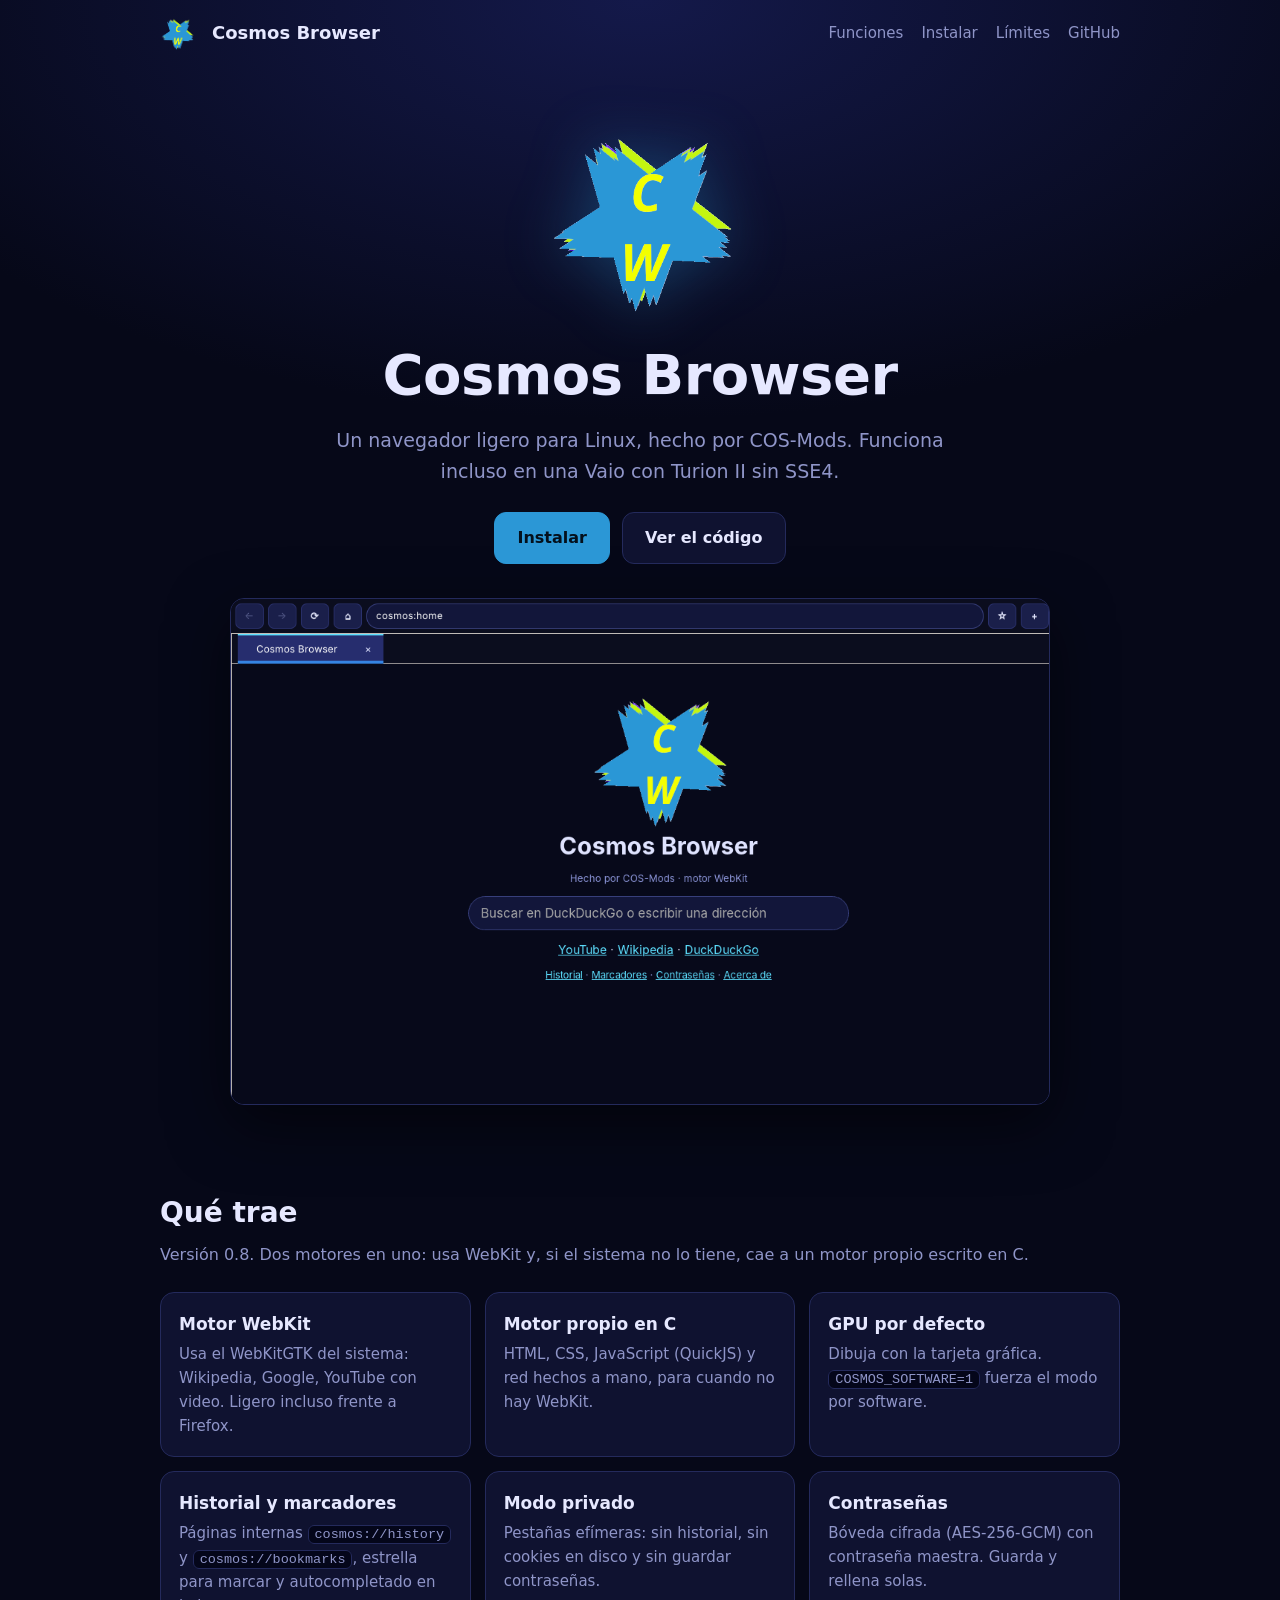
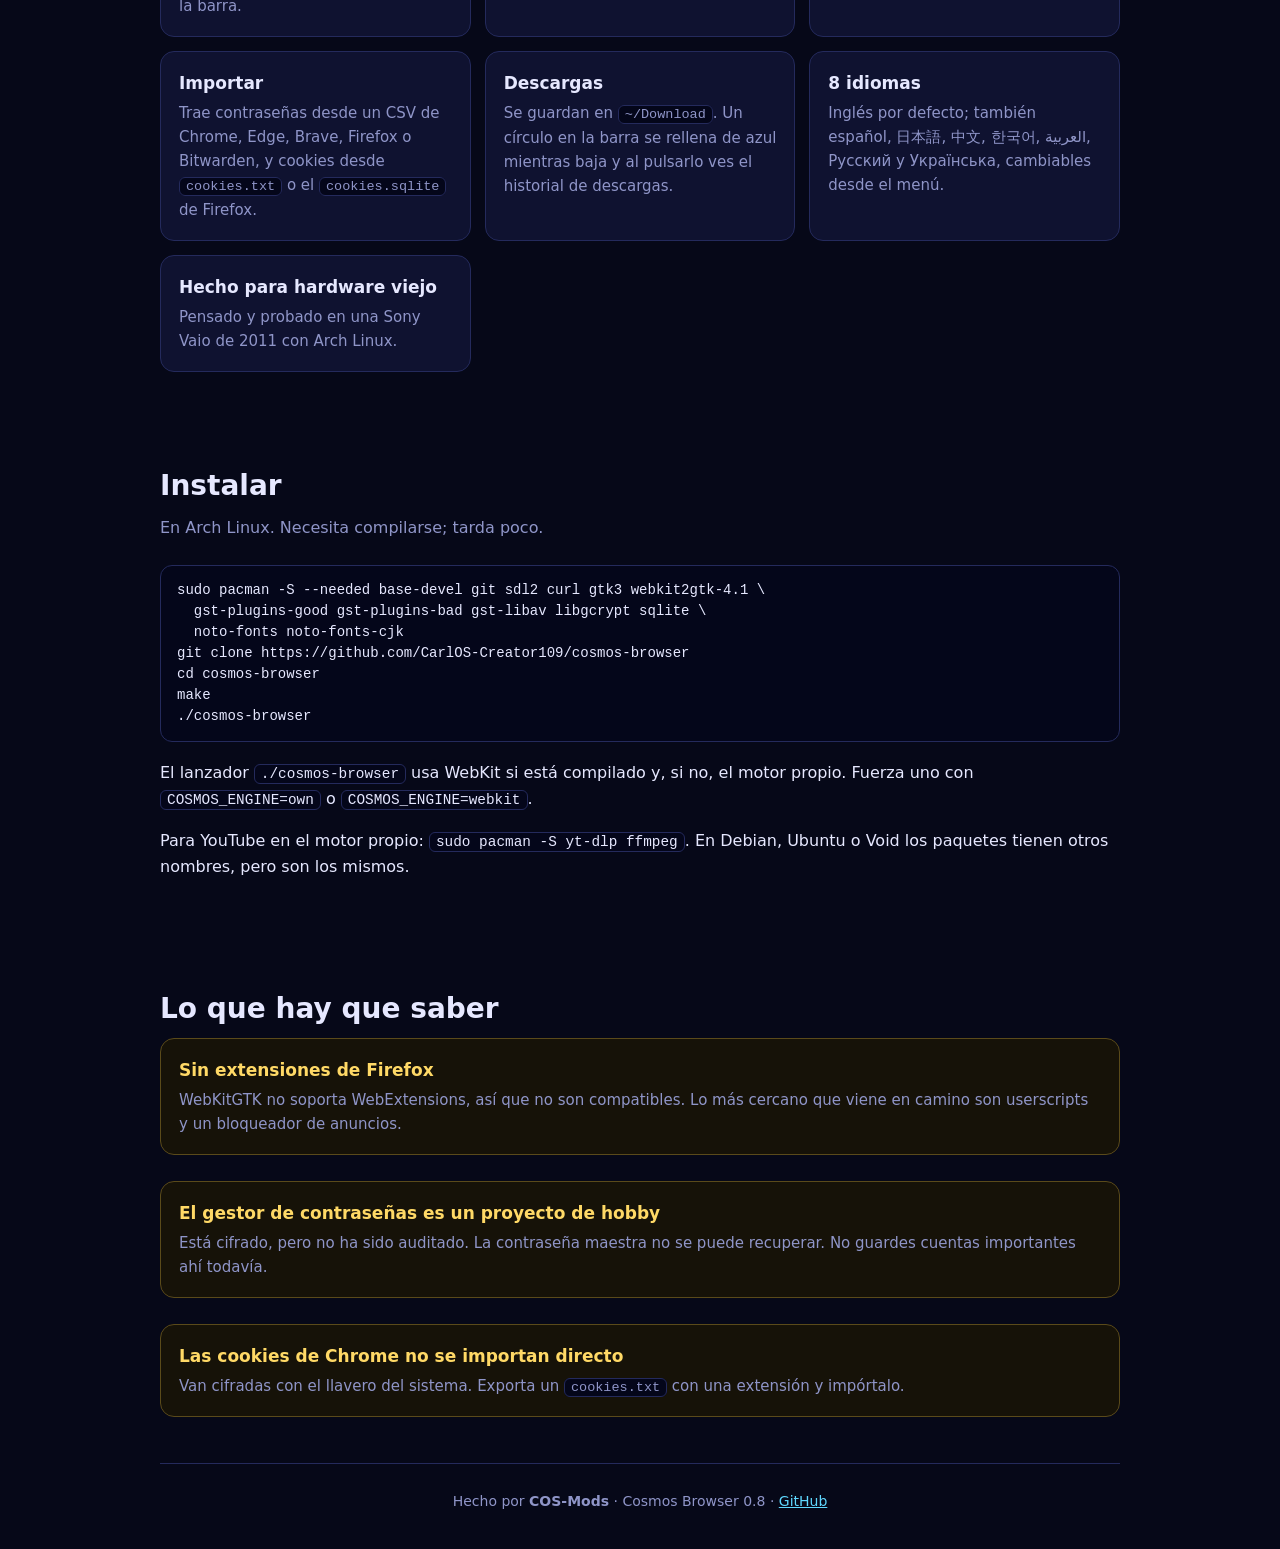
==== site/index.html @ 14d04c5c "Cosmos Browser 0.8" ====
<!doctype html>
<html lang="es"><head><meta charset="utf-8"><meta name="viewport" content="width=device-width,initial-scale=1">
<title>Cosmos Browser</title>
<meta name="description" content="Cosmos Browser: un navegador ligero para Linux hecho por COS-Mods, con WebKit y un motor propio en C para hardware viejo.">
<meta property="og:title" content="Cosmos Browser"><meta property="og:description" content="Navegador ligero para Linux, hecho por COS-Mods.">
<meta property="og:image" content="img/logo.png"><meta name="theme-color" content="#060818">
<link rel="icon" href="img/favicon.png"><link rel="stylesheet" href="style.css"></head>
<body><div class="wrap">
<nav><img src="img/logo.png" alt=""><b>Cosmos Browser</b><a href="#funciones">Funciones</a><a href="#instalar">Instalar</a><a href="#limites">Límites</a><a href="https://github.com/CarlOS-Creator109/cosmos-browser">GitHub</a></nav>

<header class="hero">
<img class="logo" src="img/logo.png" alt="Logo de Cosmos Browser">
<h1>Cosmos Browser</h1>
<p class="tag">Un navegador ligero para Linux, hecho por COS-Mods. Funciona incluso en una Vaio con Turion II sin SSE4.</p>
<div class="btns"><a class="btn main" href="#instalar">Instalar</a><a class="btn" href="https://github.com/CarlOS-Creator109/cosmos-browser">Ver el código</a></div>
<div class="shot"><img src="img/inicio.png" alt="Página de inicio de Cosmos Browser" width="1100" height="680"></div>
</header>

<section id="funciones"><h2>Qué trae</h2><p class="sub">Versión 0.8. Dos motores en uno: usa WebKit y, si el sistema no lo tiene, cae a un motor propio escrito en C.</p>
<div class="grid">
<div class="card"><h3>Motor WebKit</h3><p>Usa el WebKitGTK del sistema: Wikipedia, Google, YouTube con video. Ligero incluso frente a Firefox.</p></div>
<div class="card"><h3>Motor propio en C</h3><p>HTML, CSS, JavaScript (QuickJS) y red hechos a mano, para cuando no hay WebKit.</p></div>
<div class="card"><h3>GPU por defecto</h3><p>Dibuja con la tarjeta gráfica. <code>COSMOS_SOFTWARE=1</code> fuerza el modo por software.</p></div>
<div class="card"><h3>Historial y marcadores</h3><p>Páginas internas <code>cosmos://history</code> y <code>cosmos://bookmarks</code>, estrella para marcar y autocompletado en la barra.</p></div>
<div class="card"><h3>Modo privado</h3><p>Pestañas efímeras: sin historial, sin cookies en disco y sin guardar contraseñas.</p></div>
<div class="card"><h3>Contraseñas</h3><p>Bóveda cifrada (AES-256-GCM) con contraseña maestra. Guarda y rellena solas.</p></div>
<div class="card"><h3>Importar</h3><p>Trae contraseñas desde un CSV de Chrome, Edge, Brave, Firefox o Bitwarden, y cookies desde <code>cookies.txt</code> o el <code>cookies.sqlite</code> de Firefox.</p></div>
<div class="card"><h3>Descargas</h3><p>Se guardan en <code>~/Download</code>. Un círculo en la barra se rellena de azul mientras baja y al pulsarlo ves el historial de descargas.</p></div>
<div class="card"><h3>8 idiomas</h3><p>Inglés por defecto; también español, 日本語, 中文, 한국어, العربية, Русский y Українська, cambiables desde el menú.</p></div>
<div class="card"><h3>Hecho para hardware viejo</h3><p>Pensado y probado en una Sony Vaio de 2011 con Arch Linux.</p></div>
</div></section>

<section id="instalar"><h2>Instalar</h2><p class="sub">En Arch Linux. Necesita compilarse; tarda poco.</p>
<pre><code>sudo pacman -S --needed base-devel git sdl2 curl gtk3 webkit2gtk-4.1 \
  gst-plugins-good gst-plugins-bad gst-libav libgcrypt sqlite \
  noto-fonts noto-fonts-cjk
git clone https://github.com/CarlOS-Creator109/cosmos-browser
cd cosmos-browser
make
./cosmos-browser</code></pre>
<p>El lanzador <code>./cosmos-browser</code> usa WebKit si está compilado y, si no, el motor propio. Fuerza uno con <code>COSMOS_ENGINE=own</code> o <code>COSMOS_ENGINE=webkit</code>.</p>
<p>Para YouTube en el motor propio: <code>sudo pacman -S yt-dlp ffmpeg</code>. En Debian, Ubuntu o Void los paquetes tienen otros nombres, pero son los mismos.</p></section>

<section id="limites"><h2>Lo que hay que saber</h2>
<div class="card honest"><h3>Sin extensiones de Firefox</h3><p>WebKitGTK no soporta WebExtensions, así que no son compatibles. Lo más cercano que viene en camino son userscripts y un bloqueador de anuncios.</p></div>
<br><div class="card honest"><h3>El gestor de contraseñas es un proyecto de hobby</h3><p>Está cifrado, pero no ha sido auditado. La contraseña maestra no se puede recuperar. No guardes cuentas importantes ahí todavía.</p></div>
<br><div class="card honest"><h3>Las cookies de Chrome no se importan directo</h3><p>Van cifradas con el llavero del sistema. Exporta un <code>cookies.txt</code> con una extensión y impórtalo.</p></div>
</section>

<footer>Hecho por <b>COS-Mods</b> · Cosmos Browser 0.8 · <a href="https://github.com/CarlOS-Creator109/cosmos-browser">GitHub</a></footer>
</div></body></html>
---- site/style.css ----
:root{--bg:#060818;--panel:#0f1230;--line:#242a5c;--txt:#e6e8ff;--mut:#8f95c8;--blue:#2b97d6;--lime:#ccff00;--cy:#5fd8ff}
*{box-sizing:border-box}html{scroll-behavior:smooth;background:var(--bg)}
body{margin:0;background:radial-gradient(1200px 600px at 50% 0,#14194a 0,transparent 70%) no-repeat,var(--bg);color:var(--txt);
font:16px/1.6 system-ui,-apple-system,"Segoe UI",Roboto,sans-serif}
a{color:var(--cy)}a:hover{color:var(--lime)}
.wrap{max-width:1000px;margin:0 auto;padding:0 20px}
nav{display:flex;align-items:center;gap:18px;padding:16px 0}
nav img{width:34px;height:34px}nav b{font-size:18px;margin-right:auto}
nav a{text-decoration:none;color:var(--mut);font-size:15px}nav a:hover{color:var(--txt)}
.hero{text-align:center;padding:56px 0 40px}
.hero img.logo{width:190px;height:190px;filter:drop-shadow(0 0 30px #2b97d655)}
h1{font-size:clamp(34px,6vw,56px);margin:10px 0 6px;letter-spacing:-.5px}
.tag{color:var(--mut);font-size:19px;max-width:620px;margin:0 auto 26px}
.btns{display:flex;gap:12px;justify-content:center;flex-wrap:wrap}
.btn{display:inline-block;padding:12px 22px;border-radius:12px;text-decoration:none;font-weight:600;border:1px solid var(--line);background:var(--panel);color:var(--txt)}
.btn.main{background:var(--blue);border-color:var(--blue);color:#04101c}.btn.main:hover{background:var(--lime);border-color:var(--lime);color:#04101c}
.shot{margin:34px auto 0;max-width:820px;border:1px solid var(--line);border-radius:14px;overflow:hidden;box-shadow:0 20px 60px #0008}
.shot img{display:block;width:100%;height:auto}
section{padding:46px 0}h2{font-size:28px;margin:0 0 6px}.sub{color:var(--mut);margin:0 0 24px}
.grid{display:grid;grid-template-columns:repeat(auto-fit,minmax(250px,1fr));gap:14px}
.card{background:var(--panel);border:1px solid var(--line);border-radius:14px;padding:18px}
.card h3{margin:0 0 4px;font-size:17px}.card p{margin:0;color:var(--mut);font-size:15px}
pre{background:#04061a;border:1px solid var(--line);border-radius:12px;padding:14px 16px;overflow:auto;font-size:14px;line-height:1.5;margin:8px 0 18px}
code{font-family:ui-monospace,Menlo,Consolas,monospace}p code{background:#04061a;border:1px solid var(--line);border-radius:6px;padding:1px 6px;font-size:.9em}
.honest{border-color:#5a4a1a;background:#161208}.honest h3{color:#ffd966}
ul.l{padding-left:20px;color:var(--mut)}ul.l b{color:var(--txt)}
footer{border-top:1px solid var(--line);padding:26px 0 40px;color:var(--mut);font-size:14px;text-align:center}
@media(max-width:600px){nav{flex-wrap:wrap;gap:8px 14px}nav b{flex:1}nav a{font-size:14px}.hero{padding-top:30px}pre{font-size:12.5px}}
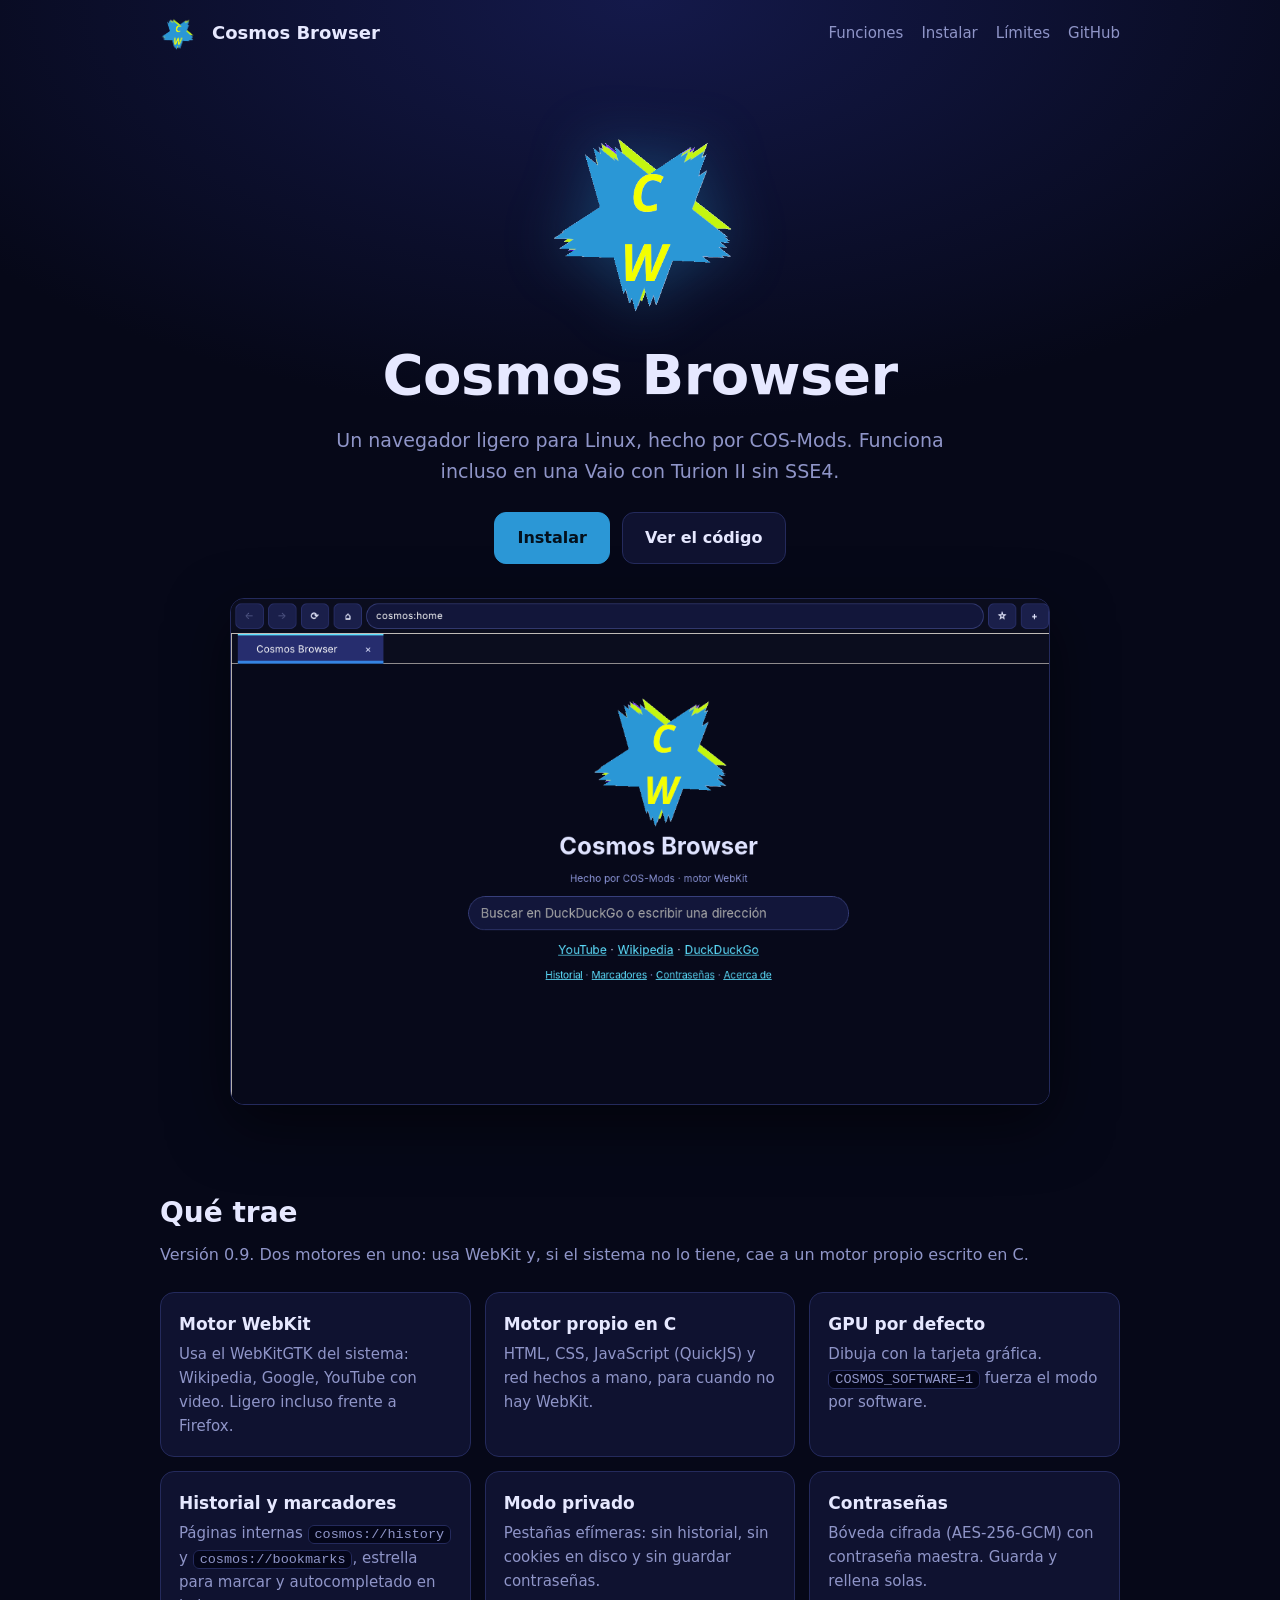
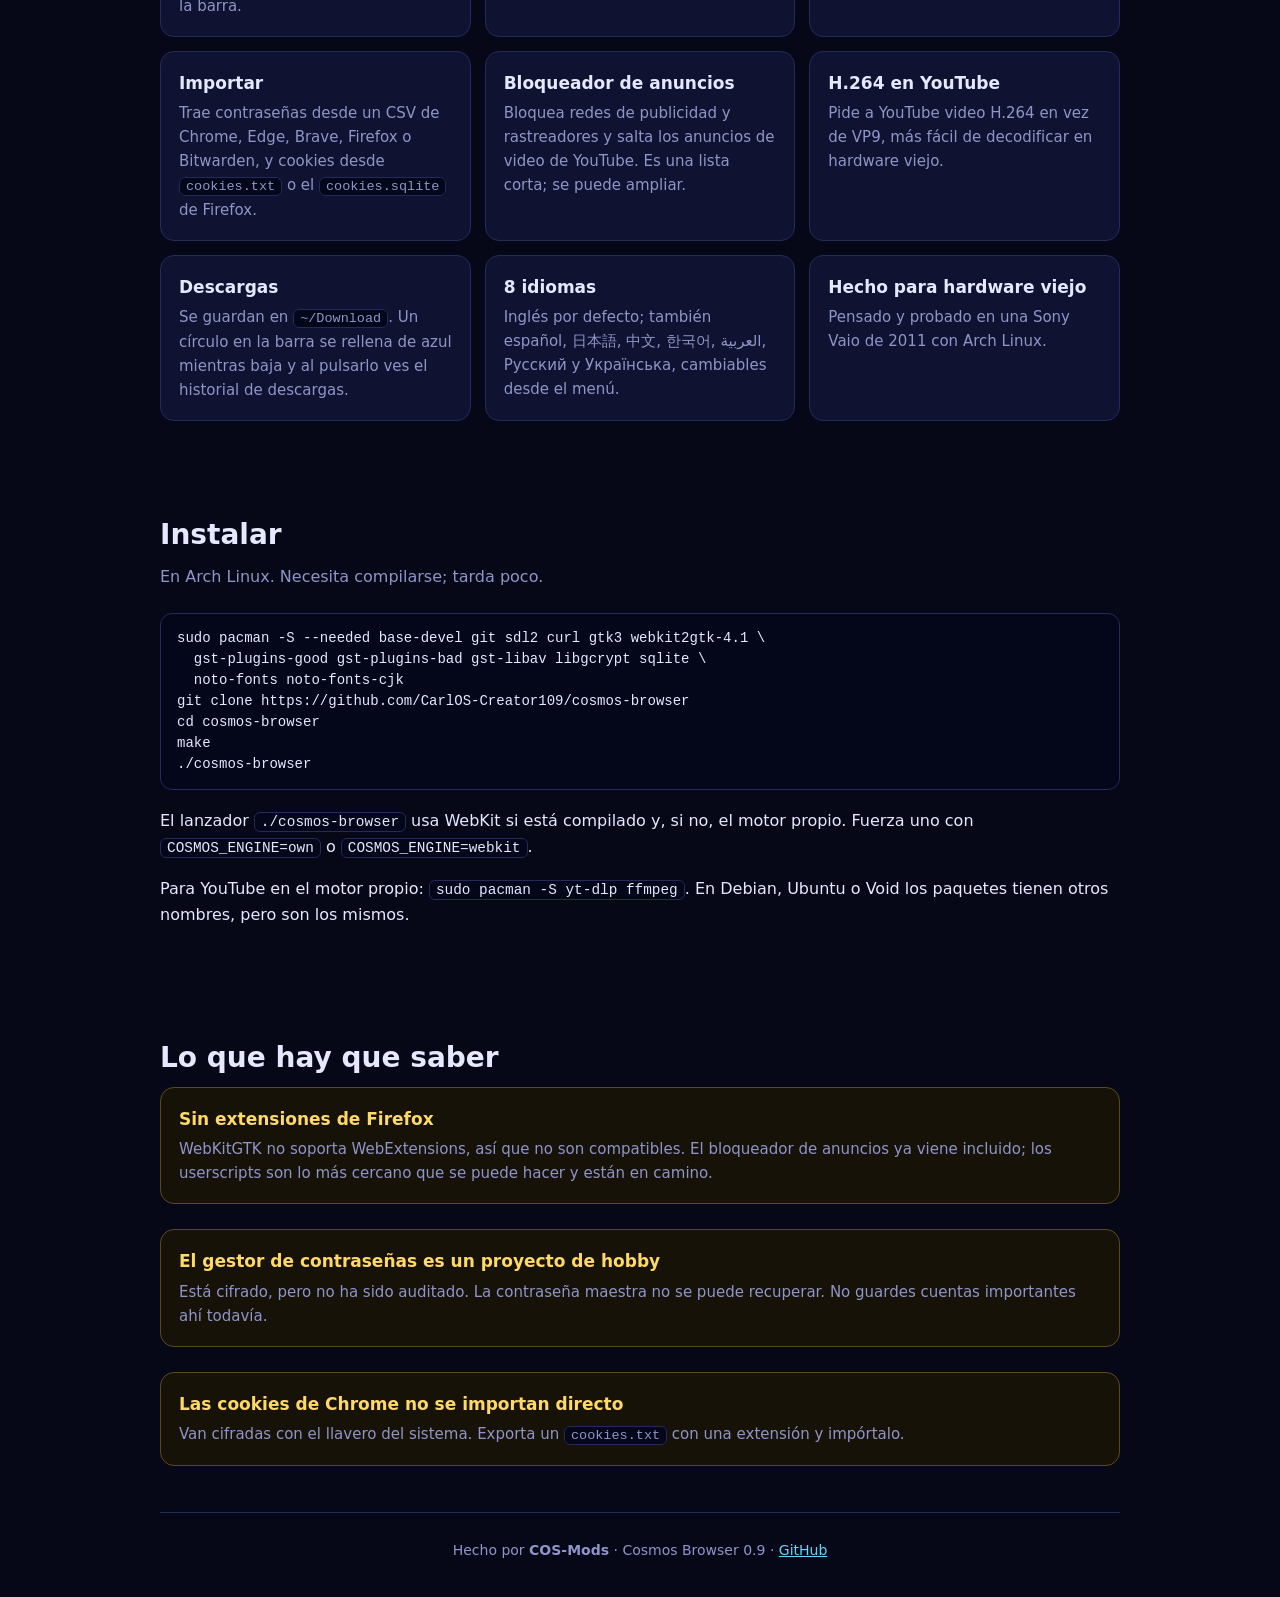
==== commit 32547beb: "0.9: bloqueador de anuncios y H.264 en YouTube" ====
--- a/site/index.html
+++ b/site/index.html
@@ -16,7 +16,7 @@
 <div class="shot"><img src="img/inicio.png" alt="Página de inicio de Cosmos Browser" width="1100" height="680"></div>
 </header>
 
-<section id="funciones"><h2>Qué trae</h2><p class="sub">Versión 0.8. Dos motores en uno: usa WebKit y, si el sistema no lo tiene, cae a un motor propio escrito en C.</p>
+<section id="funciones"><h2>Qué trae</h2><p class="sub">Versión 0.9. Dos motores en uno: usa WebKit y, si el sistema no lo tiene, cae a un motor propio escrito en C.</p>
 <div class="grid">
 <div class="card"><h3>Motor WebKit</h3><p>Usa el WebKitGTK del sistema: Wikipedia, Google, YouTube con video. Ligero incluso frente a Firefox.</p></div>
 <div class="card"><h3>Motor propio en C</h3><p>HTML, CSS, JavaScript (QuickJS) y red hechos a mano, para cuando no hay WebKit.</p></div>
@@ -25,6 +25,8 @@
 <div class="card"><h3>Modo privado</h3><p>Pestañas efímeras: sin historial, sin cookies en disco y sin guardar contraseñas.</p></div>
 <div class="card"><h3>Contraseñas</h3><p>Bóveda cifrada (AES-256-GCM) con contraseña maestra. Guarda y rellena solas.</p></div>
 <div class="card"><h3>Importar</h3><p>Trae contraseñas desde un CSV de Chrome, Edge, Brave, Firefox o Bitwarden, y cookies desde <code>cookies.txt</code> o el <code>cookies.sqlite</code> de Firefox.</p></div>
+<div class="card"><h3>Bloqueador de anuncios</h3><p>Bloquea redes de publicidad y rastreadores y salta los anuncios de video de YouTube. Es una lista corta; se puede ampliar.</p></div>
+<div class="card"><h3>H.264 en YouTube</h3><p>Pide a YouTube video H.264 en vez de VP9, más fácil de decodificar en hardware viejo.</p></div>
 <div class="card"><h3>Descargas</h3><p>Se guardan en <code>~/Download</code>. Un círculo en la barra se rellena de azul mientras baja y al pulsarlo ves el historial de descargas.</p></div>
 <div class="card"><h3>8 idiomas</h3><p>Inglés por defecto; también español, 日本語, 中文, 한국어, العربية, Русский y Українська, cambiables desde el menú.</p></div>
 <div class="card"><h3>Hecho para hardware viejo</h3><p>Pensado y probado en una Sony Vaio de 2011 con Arch Linux.</p></div>
@@ -42,10 +44,10 @@
 <p>Para YouTube en el motor propio: <code>sudo pacman -S yt-dlp ffmpeg</code>. En Debian, Ubuntu o Void los paquetes tienen otros nombres, pero son los mismos.</p></section>
 
 <section id="limites"><h2>Lo que hay que saber</h2>
-<div class="card honest"><h3>Sin extensiones de Firefox</h3><p>WebKitGTK no soporta WebExtensions, así que no son compatibles. Lo más cercano que viene en camino son userscripts y un bloqueador de anuncios.</p></div>
+<div class="card honest"><h3>Sin extensiones de Firefox</h3><p>WebKitGTK no soporta WebExtensions, así que no son compatibles. El bloqueador de anuncios ya viene incluido; los userscripts son lo más cercano que se puede hacer y están en camino.</p></div>
 <br><div class="card honest"><h3>El gestor de contraseñas es un proyecto de hobby</h3><p>Está cifrado, pero no ha sido auditado. La contraseña maestra no se puede recuperar. No guardes cuentas importantes ahí todavía.</p></div>
 <br><div class="card honest"><h3>Las cookies de Chrome no se importan directo</h3><p>Van cifradas con el llavero del sistema. Exporta un <code>cookies.txt</code> con una extensión y impórtalo.</p></div>
 </section>
 
-<footer>Hecho por <b>COS-Mods</b> · Cosmos Browser 0.8 · <a href="https://github.com/CarlOS-Creator109/cosmos-browser">GitHub</a></footer>
+<footer>Hecho por <b>COS-Mods</b> · Cosmos Browser 0.9 · <a href="https://github.com/CarlOS-Creator109/cosmos-browser">GitHub</a></footer>
 </div></body></html>
